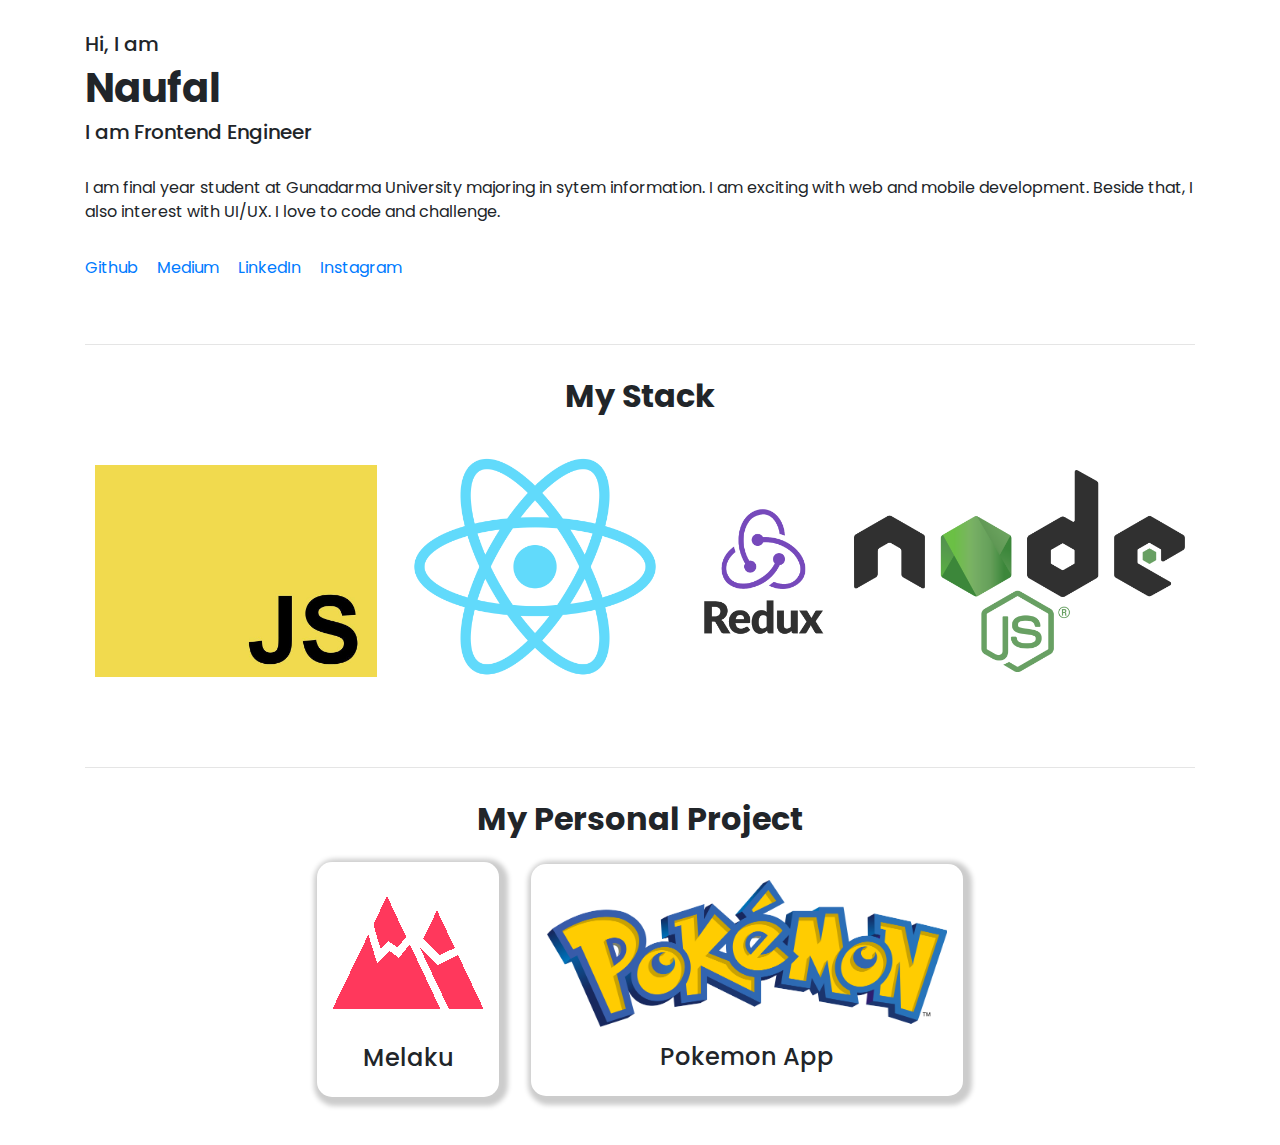
==== index.html @ 4e5507f3 "fix card" ====
<!doctype html>
<html lang="en">
  <head>
	  <!-- Required meta tags -->
	  <meta charset="utf-8">
		<meta name="viewport" content="width=device-width, initial-scale=1, shrink-to-fit=no">
		<meta name="description" content="Naufal Arif Pratama Portfolio">

		<!-- Font -->
		<link rel="preconnect" href="https://fonts.gstatic.com"> 
		<link href="https://fonts.googleapis.com/css2?family=Poppins:ital,wght@0,100;0,200;0,300;0,400;0,500;0,600;0,700;0,800;0,900;1,100;1,200;1,300;1,400;1,500;1,600;1,700;1,800;1,900&display=swap" rel="stylesheet">

	  <!-- Style -->
	  <link rel="stylesheet" href="https://maxcdn.bootstrapcdn.com/bootstrap/4.0.0/css/bootstrap.min.css" integrity="sha384-Gn5384xqQ1aoWXA+058RXPxPg6fy4IWvTNh0E263XmFcJlSAwiGgFAW/dAiS6JXm" crossorigin="anonymous">
		<link rel="stylesheet" href="assets/css/index.css">
		<link rel="stylesheet" href="https://use.fontawesome.com/releases/v5.8.1/css/all.css" integrity="sha384-50oBUHEmvpQ+1lW4y57PTFmhCaXp0ML5d60M1M7uH2+nqUivzIebhndOJK28anvf" crossorigin="anonymous">
		<link rel="icon" href="assets/imgs/logo.jpg" />
	  <title>Naufal Arif</title>
	</head>

	<body>
		<div class="container">
			<div class="summary">
				<main class="biodata">
					<div class="greeting">
						<h5>Hi, I am</h5>
						<h1 class="bolder">Naufal</h1>
						<h5>I am Frontend Engineer</h5>
					</div>
					<div class="describe">
						<p>
							I am final year student at Gunadarma University majoring in sytem information.  
							I am exciting with web and mobile development. 
							Beside that, I also interest with UI/UX. I love to code and challenge.
						</p>
					</div>
					<div>
						<a class="text-link" target="blank" href="https://github.com/naufalarif">Github</a>
						<a class="text-link" target="blank" href="https://medium.com/@naufalarif_5773">Medium</a>
						<a class="text-link" target="blank" href="https://www.linkedin.com/in/naufal-arif-pratama-44394a188/">LinkedIn</a>
						<a class="text-link" target="blank" href="https://www.instagram.com/naufaltwelve/">Instagram</a>
					</div>
				</main>
			</div>
			<hr/>
			<div>
				<h2 class="subtitle bolder">My Stack</h2>
				<div class="stack">
					<div>
						<img 
							loading="lazy"
							class="stack-img"
							src="assets/imgs/javascript.png"
							alt="profile"
						/>
					</div>
					<div>
						<img 
							loading="lazy"
							class="stack-img"
							src="assets/imgs/reactjs.png"
							alt="profile"
						/>
					</div>
					<div>
						<img
							loading="lazy"
							class="stack-img" 
							src="assets/imgs/redux.png"
							alt="profile"
						/>
					</div>
					<div>
						<img
							loading="lazy"
							class="stack-img" 
							src="assets/imgs/node.png"
							alt="profile"
						/>
					</div>
				</div>
			</div>
			<hr/>
			<div>
				<h2 class="subtitle bolder">My Personal Project</h2>
				<div class="project">
					<div class="card-project" onclick="window.open('https://mountnesia-f940e.web.app/')">
						<div>
							<img 
								loading="lazy"
								class="melaku"
								src="assets/imgs/melaku.png"
								alt="profile"
							/>	
						</div>
						<h4>Melaku</h4>
					</div>
					<div class="card-project" onclick="window.open('https://pokemon-app-ebon.vercel.app/')">
						<div>
							<img 
								loading="lazy"
								class="pokemon"
								src="assets/imgs/pokemon.PNG"
								alt="profile"
							/>	
						</div>
						<h4>Pokemon App</h4>
					</div>
				</div>
			</div>
		</div>

		<!-- Optional JavaScript -->
		<!-- jQuery first, then Popper.js, then Bootstrap JS -->
		<script src="https://code.jquery.com/jquery-3.2.1.slim.min.js" integrity="sha384-KJ3o2DKtIkvYIK3UENzmM7KCkRr/rE9/Qpg6aAZGJwFDMVNA/GpGFF93hXpG5KkN" crossorigin="anonymous"></script>
		<script src="https://cdnjs.cloudflare.com/ajax/libs/popper.js/1.12.9/umd/popper.min.js" integrity="sha384-ApNbgh9B+Y1QKtv3Rn7W3mgPxhU9K/ScQsAP7hUibX39j7fakFPskvXusvfa0b4Q" crossorigin="anonymous"></script>
		<script src="https://maxcdn.bootstrapcdn.com/bootstrap/4.0.0/js/bootstrap.min.js" integrity="sha384-JZR6Spejh4U02d8jOt6vLEHfe/JQGiRRSQQxSfFWpi1MquVdAyjUar5+76PVCmYl" crossorigin="anonymous"></script>
		<!-- JavaScript Link -->
		<script src="javascript/script.js">
		</script>
  </body>
</html>
---- assets/css/index.css ----
body {
    font-family: 'Poppins', sans-serif;
}

.bolder {
    font-weight: bolder;
}

hr {
    margin-top: 1rem;
    margin-bottom: 2rem;
    border: 0;
    border-top: 1px solid rgba(0, 0, 0, 0.1);
}

.container {
    padding: 2rem 15px !important;
}

.biodata {
    margin-bottom: 3rem;
}

.summary {
    display: flex;
    flex-wrap: wrap;
    flex-direction: row;
    justify-content: center;
    align-items: center;
}

.describe, .greeting {
    margin-bottom: 2rem;
}

.img-container {
    border: 3px solid #222;
    padding: 5px;
    border-radius: 50%;
}

.profile-pic {
    width: 100%;
    /* transform: scaleX(-1); */
    /* -webkit-filter: grayscale(100%);
    filter: grayscale(100%); */
    border-radius: 50%;
    border: 3px solid #222;
}

.subtitle {
    text-align: center;
}

.stack {
    display: flex;
    flex-direction: row;
    justify-content: center;
    align-items: center;
    margin-bottom: 3rem;
}

.stack > div > img {
    width: 100%;
}
/* Icon */



.stack > div {
    margin: 10px;
}

.project {
    display: flex;
    flex-direction: row;  
    justify-content: center;
    align-items: center;  
}

.project > div {
    margin: 1rem;
    padding: 1rem;
}

.project > div > div {
    margin-bottom: 1rem;
}

.card-project {
    padding: 6px;
    cursor: pointer;
    /* border: 1px solid #a7a7a7; */
    border-radius: 15px;
    box-shadow: 3px 3px 5px 6px #ccc;
}

@media(min-width: 680px) {
    .melaku {
        width: 150px !important;
    }
    
    .pokemon {
        width: 400px !important;
    }    
}

.melaku {
    width: 100%;
}

.pokemon {
    width: 100%;
}

.project {
    text-align: center;
}

a {
    margin-right: 15px;
}

.stack-img {
    width: 100%;
}
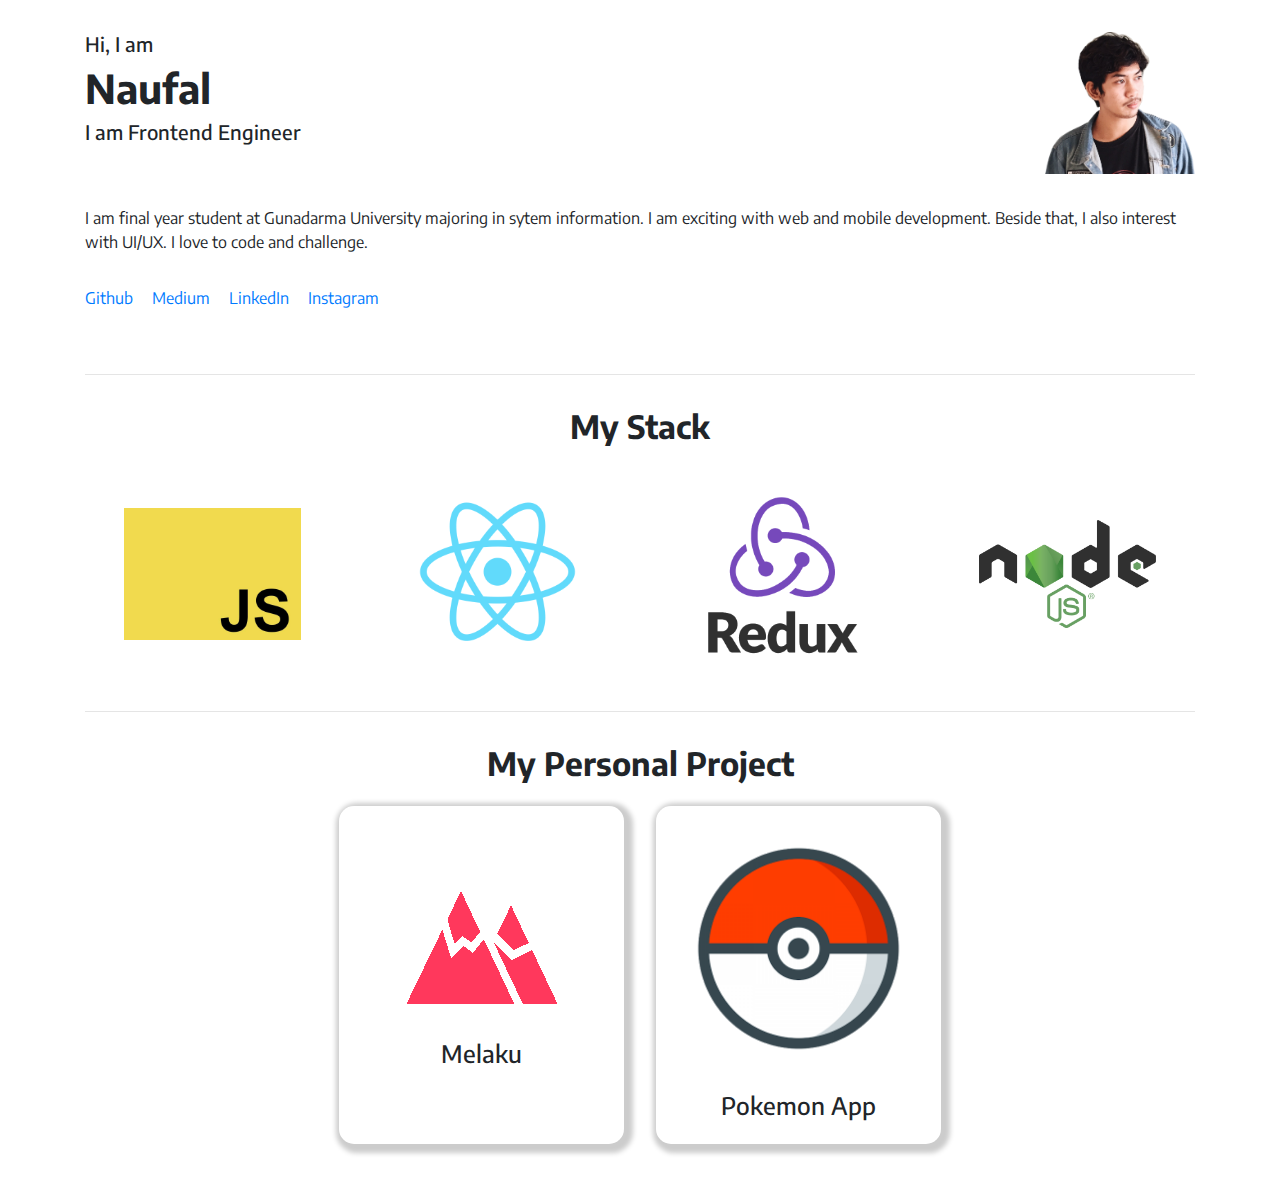
==== commit 465f3907: "fix style" ====
--- a/index.html
+++ b/index.html
@@ -7,8 +7,8 @@
 		<meta name="description" content="Naufal Arif Pratama Portfolio">
 
 		<!-- Font -->
-		<link rel="preconnect" href="https://fonts.gstatic.com"> 
-		<link href="https://fonts.googleapis.com/css2?family=Poppins:ital,wght@0,100;0,200;0,300;0,400;0,500;0,600;0,700;0,800;0,900;1,100;1,200;1,300;1,400;1,500;1,600;1,700;1,800;1,900&display=swap" rel="stylesheet">
+		<link rel="preconnect" href="https://fonts.gstatic.com">
+		<link href="https://fonts.googleapis.com/css2?family=Encode+Sans:wght@100;200;300;400;500;600;700;800;900&display=swap" rel="stylesheet">
 
 	  <!-- Style -->
 	  <link rel="stylesheet" href="https://maxcdn.bootstrapcdn.com/bootstrap/4.0.0/css/bootstrap.min.css" integrity="sha384-Gn5384xqQ1aoWXA+058RXPxPg6fy4IWvTNh0E263XmFcJlSAwiGgFAW/dAiS6JXm" crossorigin="anonymous">
@@ -23,9 +23,18 @@
 			<div class="summary">
 				<main class="biodata">
 					<div class="greeting">
-						<h5>Hi, I am</h5>
-						<h1 class="bolder">Naufal</h1>
-						<h5>I am Frontend Engineer</h5>
+						<div>
+							<h5>Hi, I am</h5>
+							<h1 class="bolder">Naufal</h1>
+							<h5>I am Frontend Engineer</h5>
+						</div>
+						<div>
+							<img 
+								src="./assets/imgs/me-square.png"
+								width="150px"
+								alt='image'
+							/>
+						</div>
 					</div>
 					<div class="describe">
 						<p>
@@ -45,8 +54,8 @@
 			<hr/>
 			<div>
 				<h2 class="subtitle bolder">My Stack</h2>
-				<div class="stack">
-					<div>
+				<div class="stack row">
+					<div class="col-12 col-sm-3">
 						<img 
 							loading="lazy"
 							class="stack-img"
@@ -54,7 +63,7 @@
 							alt="profile"
 						/>
 					</div>
-					<div>
+					<div class="col-12 col-sm-3">
 						<img 
 							loading="lazy"
 							class="stack-img"
@@ -62,7 +71,7 @@
 							alt="profile"
 						/>
 					</div>
-					<div>
+					<div class="col-12 col-sm-3">
 						<img
 							loading="lazy"
 							class="stack-img" 
@@ -70,7 +79,7 @@
 							alt="profile"
 						/>
 					</div>
-					<div>
+					<div class="col-12 col-sm-3">
 						<img
 							loading="lazy"
 							class="stack-img" 
@@ -83,24 +92,24 @@
 			<hr/>
 			<div>
 				<h2 class="subtitle bolder">My Personal Project</h2>
-				<div class="project">
-					<div class="card-project" onclick="window.open('https://mountnesia-f940e.web.app/')">
+				<div class="project row justify-content-center">
+					<div class="card-project col-8 col-sm-3" onclick="window.open('https://mountnesia-f940e.web.app/')">
 						<div>
 							<img 
 								loading="lazy"
-								class="melaku"
+								width="100%"
 								src="assets/imgs/melaku.png"
 								alt="profile"
 							/>	
 						</div>
 						<h4>Melaku</h4>
 					</div>
-					<div class="card-project" onclick="window.open('https://pokemon-app-ebon.vercel.app/')">
+					<div class="card-project col-8 col-sm-3" onclick="window.open('https://pokemon-app-ebon.vercel.app/')">
 						<div>
 							<img 
 								loading="lazy"
-								class="pokemon"
-								src="assets/imgs/pokemon.PNG"
+								width="100%"
+								src="assets/imgs/pokeball.png"
 								alt="profile"
 							/>	
 						</div>
--- a/assets/css/index.css
+++ b/assets/css/index.css
@@ -1,5 +1,5 @@
 body {
-    font-family: 'Poppins', sans-serif;
+    font-family: 'Encode Sans', sans-serif;
 }
 
 .bolder {
@@ -15,6 +15,12 @@
 
 .container {
     padding: 2rem 15px !important;
+}
+
+.greeting {
+    display: flex;
+    flex-direction: row;
+    justify-content: space-between;
 }
 
 .biodata {
@@ -53,29 +59,34 @@
 }
 
 .stack {
-    display: flex;
+    /* display: flex;
     flex-direction: row;
     justify-content: center;
     align-items: center;
-    margin-bottom: 3rem;
+    margin-bottom: 3rem; */
+}
+
+.row > div {
+    display: flex;
+    justify-content: center;
+    align-items: center;
+    box-sizing: border-box;
+    padding: 2rem;
 }
 
 .stack > div > img {
-    width: 100%;
+    width: 80%;
 }
-/* Icon */
-
-
 
 .stack > div {
-    margin: 10px;
+    
 }
 
 .project {
-    display: flex;
+    /* display: flex;
     flex-direction: row;  
     justify-content: center;
-    align-items: center;  
+    align-items: center;   */
 }
 
 .project > div {
@@ -88,6 +99,10 @@
 }
 
 .card-project {
+    display: flex;
+    flex-direction: column;  
+    justify-content: center;
+    align-items: center;  
     padding: 6px;
     cursor: pointer;
     /* border: 1px solid #a7a7a7; */
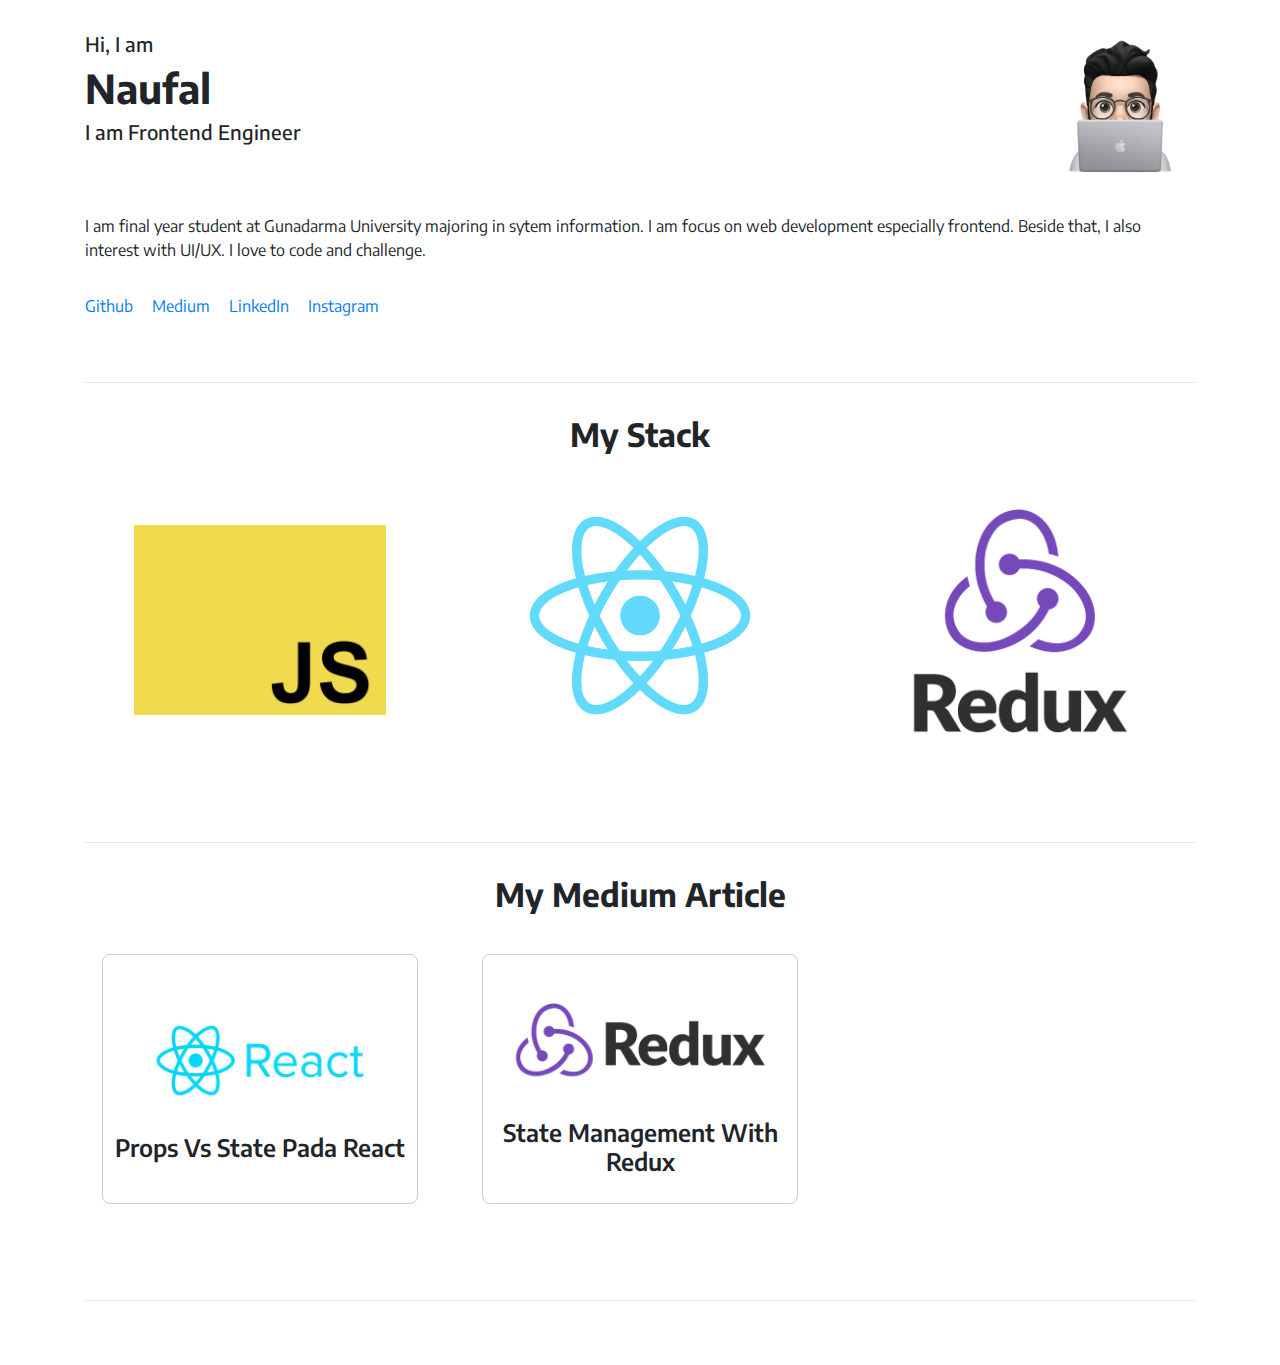
==== commit 005c5aeb: "update blog" ====
--- a/index.html
+++ b/index.html
@@ -4,7 +4,8 @@
 	  <!-- Required meta tags -->
 	  <meta charset="utf-8">
 		<meta name="viewport" content="width=device-width, initial-scale=1, shrink-to-fit=no">
-		<meta name="description" content="Naufal Arif Pratama Portfolio">
+		<meta name="description" content="Naufal Arif Pratama Personal Blog">
+		<meta name="author" content="Naufal Arif Pratama">
 
 		<!-- Font -->
 		<link rel="preconnect" href="https://fonts.gstatic.com">
@@ -14,8 +15,8 @@
 	  <link rel="stylesheet" href="https://maxcdn.bootstrapcdn.com/bootstrap/4.0.0/css/bootstrap.min.css" integrity="sha384-Gn5384xqQ1aoWXA+058RXPxPg6fy4IWvTNh0E263XmFcJlSAwiGgFAW/dAiS6JXm" crossorigin="anonymous">
 		<link rel="stylesheet" href="assets/css/index.css">
 		<link rel="stylesheet" href="https://use.fontawesome.com/releases/v5.8.1/css/all.css" integrity="sha384-50oBUHEmvpQ+1lW4y57PTFmhCaXp0ML5d60M1M7uH2+nqUivzIebhndOJK28anvf" crossorigin="anonymous">
-		<link rel="icon" href="assets/imgs/logo.jpg" />
-	  <title>Naufal Arif</title>
+		<link rel="icon" href="assets/imgs/pic-2.png" />
+	  <title>Naufal Dev</title>
 	</head>
 
 	<body>
@@ -30,16 +31,16 @@
 						</div>
 						<div>
 							<img 
-								src="./assets/imgs/me-square.png"
+								src="./assets/imgs/pic-2.png"
 								width="150px"
-								alt='image'
+								alt="profile pic"
 							/>
 						</div>
 					</div>
 					<div class="describe">
 						<p>
 							I am final year student at Gunadarma University majoring in sytem information.  
-							I am exciting with web and mobile development. 
+							I am focus on web development especially frontend. 
 							Beside that, I also interest with UI/UX. I love to code and challenge.
 						</p>
 					</div>
@@ -52,45 +53,65 @@
 				</main>
 			</div>
 			<hr/>
-			<div>
+			<div class="content">
 				<h2 class="subtitle bolder">My Stack</h2>
 				<div class="stack row">
-					<div class="col-12 col-sm-3">
+					<div class="col-12 col-sm-4">
 						<img 
 							loading="lazy"
 							class="stack-img"
 							src="assets/imgs/javascript.png"
-							alt="profile"
+							alt="javascript"
 						/>
 					</div>
-					<div class="col-12 col-sm-3">
+					<div class="col-12 col-sm-4">
 						<img 
 							loading="lazy"
 							class="stack-img"
 							src="assets/imgs/reactjs.png"
-							alt="profile"
+							alt="react js"
 						/>
 					</div>
-					<div class="col-12 col-sm-3">
+					<div class="col-12 col-sm-4">
 						<img
 							loading="lazy"
 							class="stack-img" 
 							src="assets/imgs/redux.png"
-							alt="profile"
-						/>
-					</div>
-					<div class="col-12 col-sm-3">
-						<img
-							loading="lazy"
-							class="stack-img" 
-							src="assets/imgs/node.png"
-							alt="profile"
+							alt="redux"
 						/>
 					</div>
 				</div>
 			</div>
 			<hr/>
-			<div>
+			<div class="content">
+				<h2 class="subtitle bolder">My Medium Article</h2>
+				<div class="stack row">
+					<div class="col-12 col-sm-4">
+						<div class="medium" onclick="window.open('https://medium.com/@naufalarif_5773/props-vs-state-pada-react-3b96aa94d508')">
+							<img 
+								loading="lazy"
+								class="stack-img"
+								src="assets/imgs/medium-2.jpeg"
+								alt="redux"
+							/>
+							<h4>Props Vs State Pada React</h4>
+						</div>
+					</div>
+					<div class="col-12 col-sm-4">
+						<div class="medium" onclick="window.open('https://medium.com/@naufalarif_5773/state-management-react-with-redux-55e8df508a46')">
+							<img 
+								loading="lazy"
+								class="stack-img"
+								src="assets/imgs/medium-1.png"
+								alt="react"
+							/>
+							<h4>State Management With Redux</h4>
+						</div>
+					</div>
+				</div>
+			</div>
+			<hr/>
+			<!-- <div>
 				<h2 class="subtitle bolder">My Personal Project</h2>
 				<div class="project row justify-content-center">
 					<div class="card-project col-8 col-sm-3" onclick="window.open('https://mountnesia-f940e.web.app/')">
@@ -116,7 +137,7 @@
 						<h4>Pokemon App</h4>
 					</div>
 				</div>
-			</div>
+			</div> -->
 		</div>
 
 		<!-- Optional JavaScript -->
--- a/assets/css/index.css
+++ b/assets/css/index.css
@@ -1,3 +1,7 @@
+* {
+    box-sizing: border-box;
+}
+
 body {
     font-family: 'Encode Sans', sans-serif;
 }
@@ -58,14 +62,6 @@
     text-align: center;
 }
 
-.stack {
-    /* display: flex;
-    flex-direction: row;
-    justify-content: center;
-    align-items: center;
-    margin-bottom: 3rem; */
-}
-
 .row > div {
     display: flex;
     justify-content: center;
@@ -78,15 +74,9 @@
     width: 80%;
 }
 
-.stack > div {
-    
-}
-
-.project {
-    /* display: flex;
-    flex-direction: row;  
-    justify-content: center;
-    align-items: center;   */
+.content {
+    margin-bottom: 2rem;
+    padding-bottom: 2rem;
 }
 
 .project > div {
@@ -138,4 +128,27 @@
 
 .stack-img {
     width: 100%;
+}
+
+.medium {
+    display: flex;
+    justify-content: center;
+    align-items: center;
+    flex-direction: column;
+    text-align: center;
+    cursor: pointer;
+    height: 250px;
+    border: 1px solid #ccc;
+    border-radius: 8px;
+    padding: 12px;
+    transition: .2s;
+}
+
+.medium:hover {
+    transition: .2s;
+    box-shadow: 3px 3px 18px 3px #ccc;
+}
+
+.medium > h4 {
+    font-weight: 600;
 }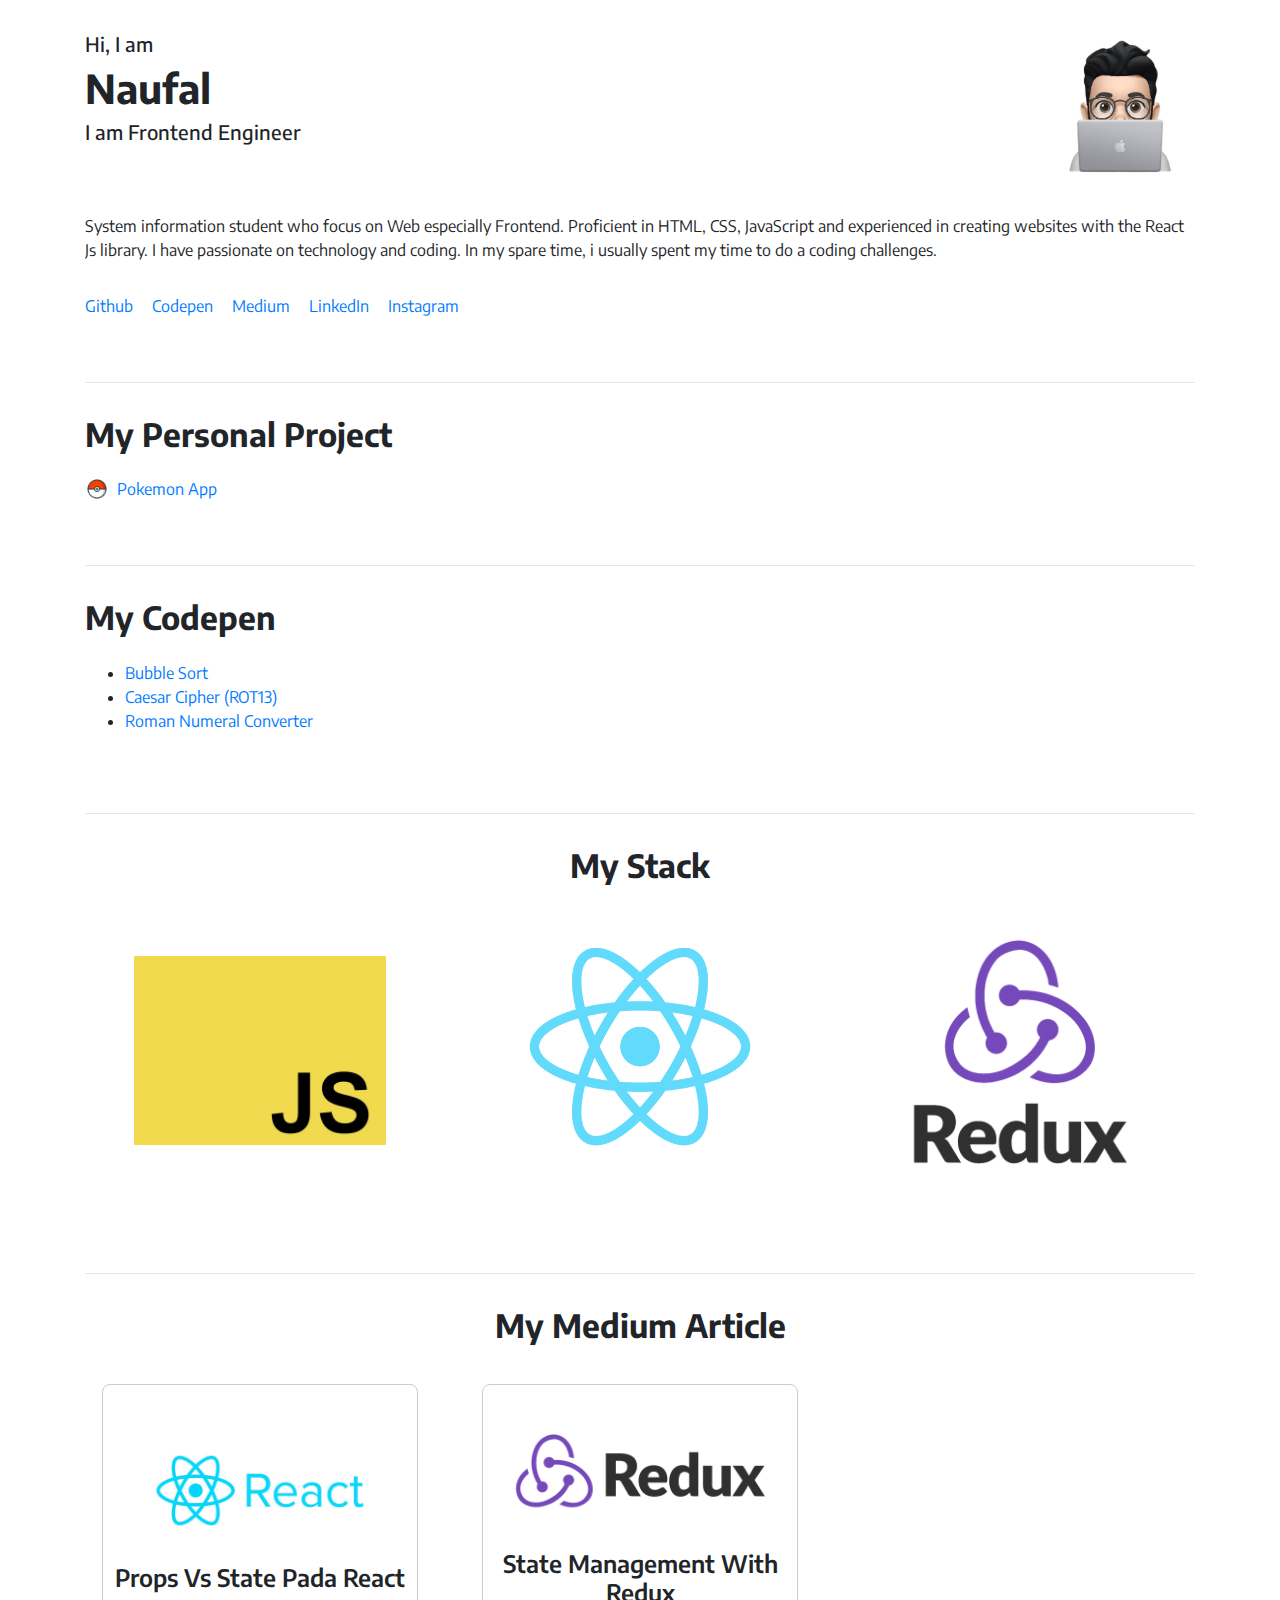
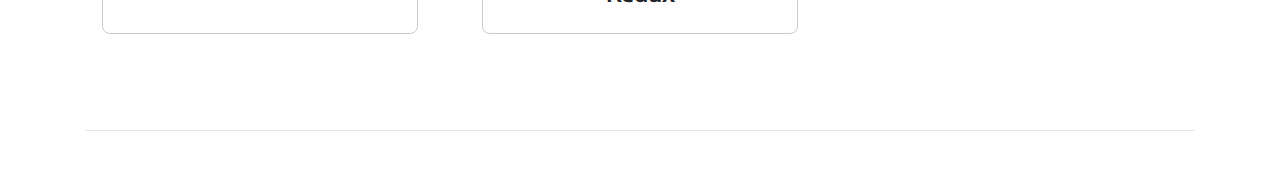
==== commit 4ef1d30e: "new design" ====
--- a/index.html
+++ b/index.html
@@ -39,18 +39,49 @@
 					</div>
 					<div class="describe">
 						<p>
-							I am final year student at Gunadarma University majoring in sytem information.  
-							I am focus on web development especially frontend. 
-							Beside that, I also interest with UI/UX. I love to code and challenge.
+							System information student who focus on Web especially Frontend. 
+							Proficient in HTML, CSS, JavaScript and experienced in creating websites with the React Js library. 
+							I have passionate on technology and coding. In my spare time, i usually spent my time to do a coding challenges.
 						</p>
 					</div>
 					<div>
 						<a class="text-link" target="blank" href="https://github.com/naufalarif">Github</a>
+						<a class="text-link" target="blank" href="https://codepen.io/MozartVee">Codepen</a>
 						<a class="text-link" target="blank" href="https://medium.com/@naufalarif_5773">Medium</a>
 						<a class="text-link" target="blank" href="https://www.linkedin.com/in/naufal-arif-pratama-44394a188/">LinkedIn</a>
 						<a class="text-link" target="blank" href="https://www.instagram.com/naufaltwelve/">Instagram</a>
 					</div>
 				</main>
+			</div>
+			<hr/>
+			<div class="content">
+				<h2 class="bolder mb-4">My Personal Project</h2>
+				<span class="project-img">
+					<img 
+						class="mr-2"
+						loading="lazy"
+						width="24px"
+						height="24px"
+						src="assets/imgs/pokeball.png"
+						alt="pokemon app"
+					/>
+					<a class="text-link" target="blank" href="https://codepen.io/MozartVee/pen/YzVqNXR">Pokemon App</a>
+				</span>
+			</div>
+			<hr/>
+			<div class="content">
+				<h2 class="bolder mb-4">My Codepen</h2>
+				<ul>
+					<li>
+						<a class="text-link" target="blank" href="https://codepen.io/MozartVee/pen/jOBZEKO">Bubble Sort</a>
+					</li>
+					<li>
+						<a class="text-link" target="blank" href="https://codepen.io/MozartVee/pen/YzVqNXR">Caesar Cipher (ROT13)</a>
+					</li>
+					<li>
+						<a class="text-link" target="blank" href="https://codepen.io/MozartVee/pen/qBmZXVE">Roman Numeral Converter</a>
+					</li>
+				</ul>
 			</div>
 			<hr/>
 			<div class="content">
@@ -111,33 +142,6 @@
 				</div>
 			</div>
 			<hr/>
-			<!-- <div>
-				<h2 class="subtitle bolder">My Personal Project</h2>
-				<div class="project row justify-content-center">
-					<div class="card-project col-8 col-sm-3" onclick="window.open('https://mountnesia-f940e.web.app/')">
-						<div>
-							<img 
-								loading="lazy"
-								width="100%"
-								src="assets/imgs/melaku.png"
-								alt="profile"
-							/>	
-						</div>
-						<h4>Melaku</h4>
-					</div>
-					<div class="card-project col-8 col-sm-3" onclick="window.open('https://pokemon-app-ebon.vercel.app/')">
-						<div>
-							<img 
-								loading="lazy"
-								width="100%"
-								src="assets/imgs/pokeball.png"
-								alt="profile"
-							/>	
-						</div>
-						<h4>Pokemon App</h4>
-					</div>
-				</div>
-			</div> -->
 		</div>
 
 		<!-- Optional JavaScript -->
--- a/assets/css/index.css
+++ b/assets/css/index.css
@@ -8,6 +8,11 @@
 
 .bolder {
     font-weight: bolder;
+}
+
+.project-img {
+    display: flex;
+    align-items: center;
 }
 
 hr {
@@ -95,8 +100,13 @@
     align-items: center;  
     padding: 6px;
     cursor: pointer;
-    /* border: 1px solid #a7a7a7; */
     border-radius: 15px;
+    box-shadow: 1px 1px 7px 3px #ccc;
+    transition: .2s;
+}
+
+.card-project:hover {
+    transition: .2s;
     box-shadow: 3px 3px 5px 6px #ccc;
 }
 
